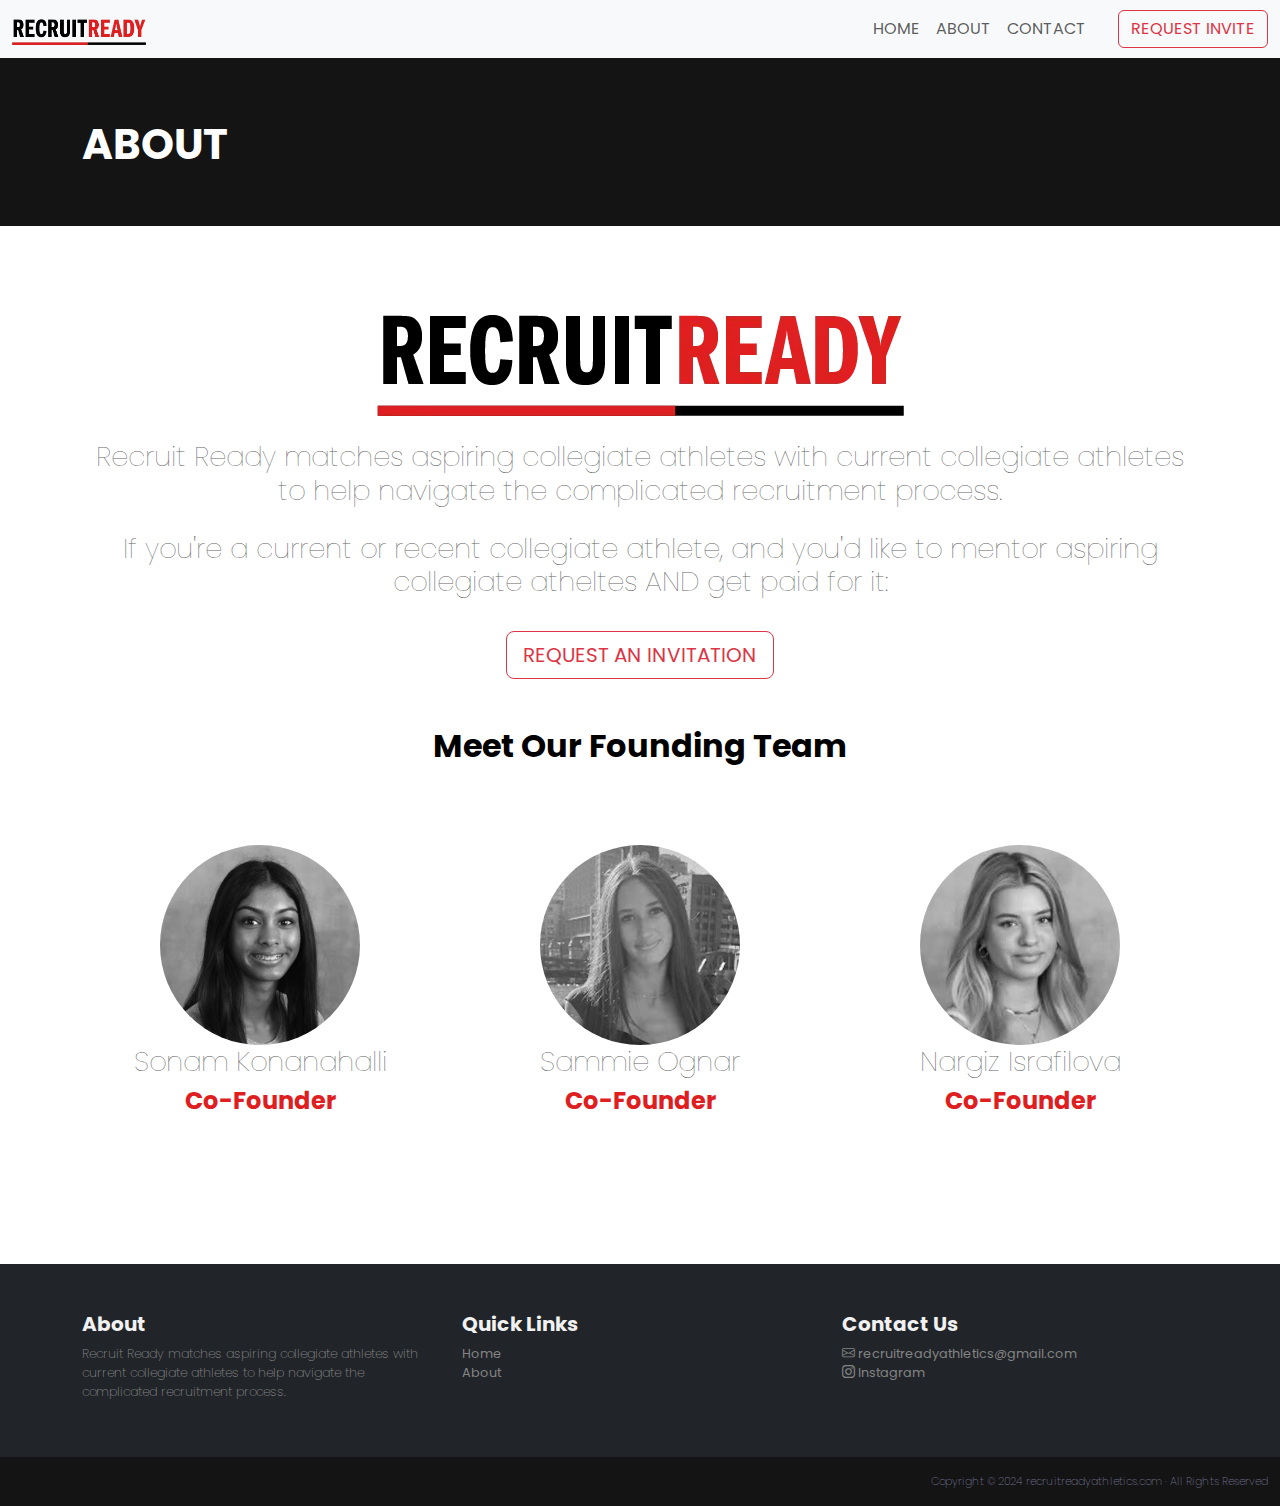
==== about.html @ 7fe96f8f "base" ====
<!DOCTYPE html>
<!--[if lt IE 7]>      <html class="no-js lt-ie9 lt-ie8 lt-ie7"> <![endif]-->
<!--[if IE 7]>         <html class="no-js lt-ie9 lt-ie8"> <![endif]-->
<!--[if IE 8]>         <html class="no-js lt-ie9"> <![endif]-->
<!--[if gt IE 8]>      <html class="no-js"> <!--<![endif]-->
<html>
<head>
    <meta charset="utf-8">
    <meta http-equiv="X-UA-Compatible" content="IE=edge">
    <title>Recruit Ready Athletics</title>
    <meta name="viewport" content="width=device-width, initial-scale=1">
    <!-- SEO Meta Tags -->
    <meta name="author" content="Recruit Ready Athletics" />
    <meta name="keywords" content="" />
    <!-- Meta Description -->
    <meta name="description" content="Welcome to Recruit Ready Athletics. Real college athletes. Realtime communication. Real advice." />

    <!-- Open Graph Data -->
        <meta property="og:title" content="Recruit Ready Athletics" />
    <meta property="og:description" content="Real college athletes. Realtime communication. Real advice." />
    <meta property="og:url" content="https://recruitreadyatheltics.com" />
    <meta property="og:image" content="https://recruitreadyathletics.com/img/og/og_homepage.jpg" />
    <meta property="og:type" content="website" />
    <meta property="og:site_name" content="Recruit Ready Athletics" />
    <!-- Twitter Card Data -->
    <meta name="twitter:card" content="summary_large_image">
    <meta name="twitter:title" content="Recruit Ready Athletics">
    <meta name="twitter:description" content="Real college athletes. Realtime communication. Real advice.">
    <meta name="twitter:image" content="https://recruitreadyathletics.com/img/og/og_homepage.jpg">

    <base href="/">
    <!-- Bootstrap 5 CSS -->
    <link href="https://cdn.jsdelivr.net/npm/bootstrap@5.3.0/dist/css/bootstrap.min.css" rel="stylesheet">
    <link rel="stylesheet" href="style.css">
    <!-- Bootstrap Icons -->
    <link rel="stylesheet" href="https://cdn.jsdelivr.net/npm/bootstrap-icons@1.11.3/font/bootstrap-icons.min.css">
    <!-- Fonts -->
    <link rel="preconnect" href="https://fonts.googleapis.com">
    <link rel="preconnect" href="https://fonts.gstatic.com" crossorigin>
    <link href="https://fonts.googleapis.com/css2?family=Poppins:ital,wght@0,100;0,200;0,300;0,400;0,500;0,600;0,700;0,800;0,900;1,100;1,200;1,300;1,400;1,500;1,600;1,700;1,800;1,900&display=swap" rel="stylesheet">
</head>
<body>


  <nav class="navbar navbar-expand-lg navbar-light bg-light fixed-top">
    <div class="container-fluid">
      <!-- Logo Image in the top left -->
      <a class="navbar-brand" href="index.html">
        <img src="img/recruit_ready_athletics.webp" alt="Recruit Ready Athletics" height="30" class="d-inline-block align">
      </a>
      <!-- Navbar toggler for responsive view -->
      <button class="navbar-toggler" type="button" data-bs-toggle="collapse" data-bs-target="#navbarNav" aria-controls="navbarNav" aria-expanded="false" aria-label="Toggle navigation">
        <span class="navbar-toggler-icon"></span>
      </button>
      <!-- Navbar links -->
      <div class="collapse navbar-collapse" id="navbarNav">
        <ul class="navbar-nav ms-auto">
          <li class="nav-item">
            <a class="nav-link" aria-current="page" href="index.html">Home</a>
          </li>
          <li class="nav-item">
            <a class="nav-link" href="about.html">About</a>
          </li>
          <li class="nav-item me-4">
            <a class="nav-link" href="contact.html">Contact</a>
          </li>
        </ul>
        <button class="btn btn-outline-danger" type="button" data-bs-toggle="modal" data-bs-target="#exampleModal">Request Invite</button>
      </div>
    </div>
  </nav>

<!-- Modal structure -->
<div class="modal fade" id="exampleModal" tabindex="-1" aria-labelledby="exampleModalLabel" aria-hidden="true">
    <div class="modal-dialog">
        <div class="modal-content">
            <div class="modal-header">
                <h3 class="modal-title" id="exampleModalLabel">Would you like to mentor asipiring collegiate athletes?</h3>
                <button type="button" class="btn-close" data-bs-dismiss="modal" aria-label="Close"></button>
            </div>
            <div class="modal-body">
            <iframe src="https://docs.google.com/forms/d/e/1FAIpQLSdcgXqwBJC5OU2nCCHwn7Iq6jQBBc36hbUsgBtaIR-oBv4C6A/viewform?embedded=true" width="100%" height="870" frameborder="0" marginheight="0" marginwidth="0">Loading…</iframe>
            </div>
        </div>
    </div>
</div><div class="page_header">
  <div class="container py-4">
    <div class="row py-4">
      <!-- First Row -->
      <div class="col">
        <h1 class="text-uppercase">About</h1>
      </div>
    </div>
  </div>
</div>

<div class="container py-4 mt-4 about">
    <div class="row py-4 text-center">
        <div class="col">
            <img src="img/recruit_ready_athletics.webp" class="img-fluid mb-4" alt="Recruit Ready">
            <h3>Recruit Ready matches aspiring collegiate athletes with current collegiate athletes to help navigate the complicated recruitment process.<h3>
            <h3 class="mt-4">If you're a current or recent collegiate athlete, and you'd like to mentor aspiring collegiate atheltes AND get paid for it:</h3>
            <button class="btn btn-lg btn-outline-danger my-4" type="button" data-bs-toggle="modal" data-bs-target="#exampleModal">REQUEST AN INVITATION</button>
            <h2 class="mt-4">Meet Our Founding Team</h2>
        </div>
    </div>
    <div class="row py-4 text-center">
        <div class="col-md-4 mb-4 p-4">
            <img src="img/sonam.jpg" alt="Sonam Konanahalli"  class="img-fluid rounded-circle founder">
            <h3>Sonam Konanahalli</h3>
            <h4>Co-Founder</h3>
        </div>
        <div class="col-md-4 mb-4 p-4">
            <img src="img/sammie.jpg" alt="Sammie Ognar"  class="img-fluid rounded-circle founder">
            <h3>Sammie Ognar</h3>
            <h4>Co-Founder</h3>
        </div>
        <div class="col-md-4 mb-4 p-4">
            <img src="img/nargiz.jpg" alt="Nargiz Israfilova" class="img-fluid rounded-circle founder">
            <h3>Nargiz Israfilova</h3>
            <h4>Co-Founder</h3>
        </div>
    </div>
</div>


 <!-- Footer -->
 <footer class="bg-dark text-light pt-4">
    <div class="container py-4">
      <div class="row">
        <!-- Column 1 -->
        <div class="col-md-4 mb-3">
          <h5>About</h5>
          <p class="text-light">Recruit Ready matches aspiring collegiate athletes with current collegiate athletes to help navigate the complicated recruitment process.</p>
        </div>
        <!-- Column 2 -->
        <div class="col-md-4 mb-3">
          <h5>Quick Links</h5>
          <ul class="list-unstyled">
            <li><a href="index.html" class="text-light">Home</a></li>
            <li><a href="about.html" class="text-light">About</a></li>
          </ul>
        </div>
        <!-- Column 3 -->
        <div class="col-md-4 mb-3">
          <h5>Contact Us</h5>
          <ul class="list-unstyled">
            <li><a href="mailto:recruitready@gmail.com" class="text-light" target="_blank"><i class="bi bi-envelope"></i> recruitreadyathletics@gmail.com</a></li>
            <li><a href="https://www.instagram.com/recruit_ready" class="text-light" target="_blank"><i class="bi bi-instagram"></i> Instagram</a></li>
          </ul>
        </div>
        
      </div>
    </div>
    <div class="container-fluid bottom_footer pt-3">
        <div class="row text-end">
            <p>Copyright © 2024 recruitreadyathletics.com · All Rights Reserved</p>
        </div>
    </div>
  </footer>
 
 
        <!-- Bootstrap 5 JS -->
        <script src="https://cdn.jsdelivr.net/npm/bootstrap@5.3.0/dist/js/bootstrap.bundle.min.js"></script>
        <script src="scripts.js"></script>
    </body>
</html>
---- style.css ----
/*
=================================================
GLOBAL
=================================================
*/
body {
  font-family: "Poppins", sans-serif;
}
h1,h2,h4,h5,h6 {
  color: #de1e1f;
  font-weight: 700;
}
h1 {
  font-size: 42px;
}
h3 {
  color: #666666;
  font-weight: 100;
}
a {
  color: #de1e1f;
  text-decoration: none;
}
p {
  color: #6c6c89;
  font-weight: 200;
}
.navbar {
  text-transform: uppercase;
}
#navbarNav button{
  text-transform: uppercase;
}
.text-shadow {
  text-shadow: 1px 1px 5px rgba(0, 0, 0, 0.25);
}
.img-shadow,
.btn-shadow {
  filter: drop-shadow(1px 1px 5px rgba(0, 0, 0, 0.25));
}

/*
=================================================
FOOTER
=================================================
*/
.bottom_footer {
  background: #141414;
  color: #838383;
  font-size: 11px;
}
footer {
  margin-top: 44px;
  font-size: 0.8rem;
}
footer .text-light {
  color: #838383 !important;
}
footer a {
  text-decoration: none !important;
}

/*
=================================================
HOME PAGE
=================================================
*/
.search {
  max-width: 650px;
  margin: 75px auto 50px auto;
}
.search input {
  font-size: 32px;
  border-radius: 0;
  margin-right: 0;
  font-weight: 100;
}
.search button {
  margin: 0;
  border-radius: 0;
}
.home .content-item {
  border: 1px solid #cccccc;
  margin-bottom: 32px;
}
.image-container {
  width: 100%; /* Fixed width */
  height: 200px; /* Fixed height */
  overflow: hidden; /* Ensures content outside the box is not visible */
}
.image-container img {
  width: 100%;
  height: 100%;
  object-fit: cover; /* This crops the image while maintaining aspect ratio */
}
.details-container {
  padding: 10px;
  height: 100px;
  color: #666666;
}
.details-container a {
  color: #666666;
}
.details-container h2 {
  font-size: 20px;
}
.details-container h3 {
  font-size: 18px;
  display: inline-block;
}
.details-container {
  display: -webkit-box;
  -webkit-line-clamp: 3; /* Limit to 3 lines */
  -webkit-box-orient: vertical;
  overflow: hidden;
  text-overflow: ellipsis; /* Show ellipsis for truncated text */
}

/*
=================================================
INTERNAL PAGES
=================================================
*/
.page_header {
  background-color:#141414;
  padding-top:72px;
}
.page_header h1{
  color:#FFFFFF;
}
.about h2{
  color:#000000;
}

/*
=================================================
PROFILE PAGE
=================================================
*/
.profile_page {
  padding: 100px 0;
}
.profile_page i {
  font-size: 32px;
  margin-right:15px;
}
.profile_page .btn {
  margin-bottom: 22px;
}
.profile_img_container {
  width: 100%; /* Fixed width */
  height: 640px; /* Fixed height */
  overflow: hidden; /* Ensures content outside the box is not visible */
  border-radius: 5px;
  width: 90%;
  margin: 0 auto;
}
.profile_img_container img {
  width: 100%;
  height: 100%;
  object-fit: cover; /* This crops the image while maintaining aspect ratio */
}
.founder{
  max-width:200px;
}
#detail-container h3{
  display:inline-block;
}

/*
=================================================
FOOTER
=================================================
*/
footer h5{
  color:#f1f1f1;
}

/*
=================================================
MODAL
=================================================
*/
.modal-title{
  font-size:16px ;
  font-weight:300;
}


@media (max-width: 768px) {
  /* Your custom styles for small screens here */
  .profile_img_container {
    width:100%;
  }
}
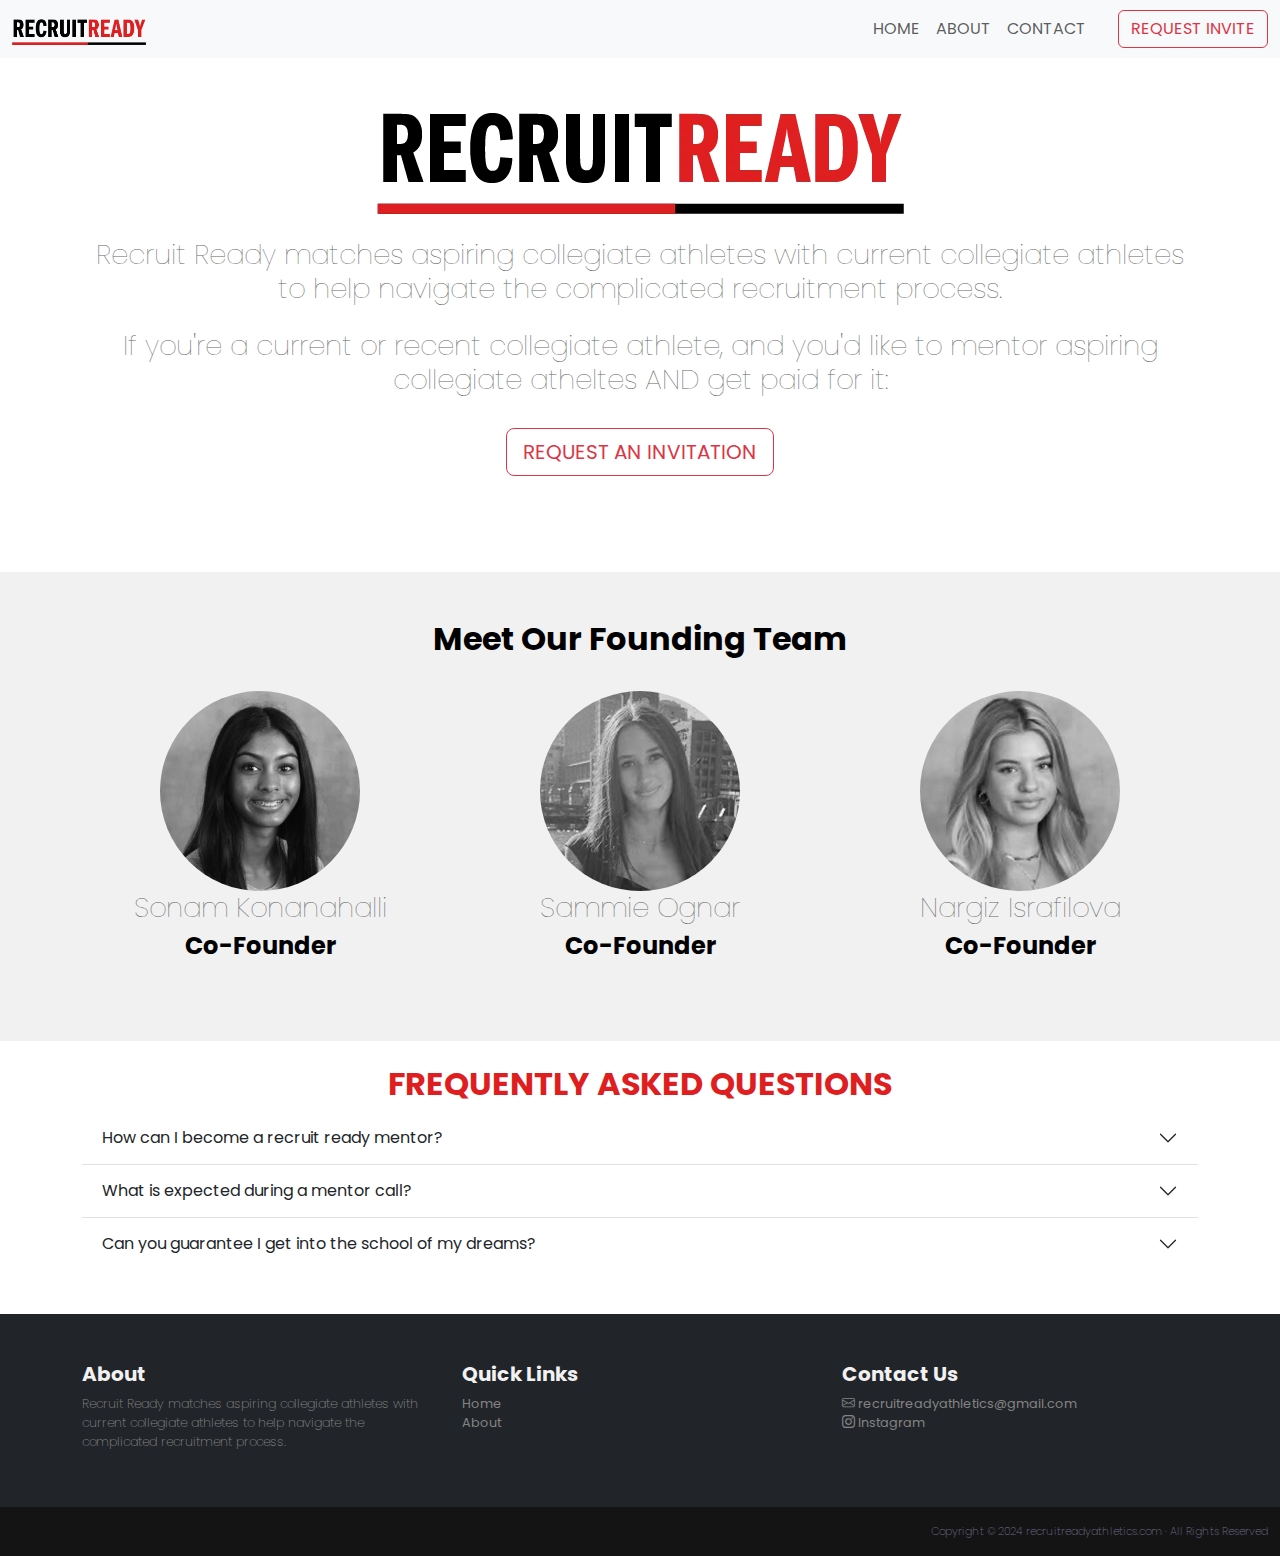
==== commit 7a7bede7: "update" ====
--- a/about.html
+++ b/about.html
@@ -19,14 +19,14 @@
         <meta property="og:title" content="Recruit Ready Athletics" />
     <meta property="og:description" content="Real college athletes. Realtime communication. Real advice." />
     <meta property="og:url" content="https://recruitreadyatheltics.com" />
-    <meta property="og:image" content="https://recruitreadyathletics.com/img/og/og_homepage.jpg" />
+    <meta property="og:image" content="https://recruitreadyathletics.com/img/og/og_home.jpg" />
     <meta property="og:type" content="website" />
     <meta property="og:site_name" content="Recruit Ready Athletics" />
     <!-- Twitter Card Data -->
     <meta name="twitter:card" content="summary_large_image">
     <meta name="twitter:title" content="Recruit Ready Athletics">
     <meta name="twitter:description" content="Real college athletes. Realtime communication. Real advice.">
-    <meta name="twitter:image" content="https://recruitreadyathletics.com/img/og/og_homepage.jpg">
+    <meta name="twitter:image" content="https://recruitreadyathletics.com/img/og/og_home.jpg">
 
     <base href="/">
     <!-- Bootstrap 5 CSS -->
@@ -83,42 +83,74 @@
             </div>
         </div>
     </div>
-</div><div class="page_header">
-  <div class="container py-4">
-    <div class="row py-4">
-      <!-- First Row -->
-      <div class="col">
-        <h1 class="text-uppercase">About</h1>
-      </div>
-    </div>
-  </div>
 </div>
 
 <div class="container py-4 mt-4 about">
-    <div class="row py-4 text-center">
+    <div class="row py-4 mt-4 text-center">
         <div class="col">
             <img src="img/recruit_ready_athletics.webp" class="img-fluid mb-4" alt="Recruit Ready">
             <h3>Recruit Ready matches aspiring collegiate athletes with current collegiate athletes to help navigate the complicated recruitment process.<h3>
             <h3 class="mt-4">If you're a current or recent collegiate athlete, and you'd like to mentor aspiring collegiate atheltes AND get paid for it:</h3>
             <button class="btn btn-lg btn-outline-danger my-4" type="button" data-bs-toggle="modal" data-bs-target="#exampleModal">REQUEST AN INVITATION</button>
-            <h2 class="mt-4">Meet Our Founding Team</h2>
         </div>
     </div>
-    <div class="row py-4 text-center">
-        <div class="col-md-4 mb-4 p-4">
-            <img src="img/sonam.jpg" alt="Sonam Konanahalli"  class="img-fluid rounded-circle founder">
-            <h3>Sonam Konanahalli</h3>
-            <h4>Co-Founder</h3>
+</div>
+<div class="founder my-4">
+    <div class="container">
+        <div class="row py-4 text-center">
+        <h2 class="mt-4">Meet Our Founding Team</h2>
+            <div class="col-md-4 mb-4 p-4">
+                <img src="img/sonam.jpg" alt="Sonam Konanahalli"  class="img-fluid rounded-circle founder">
+                <h3>Sonam Konanahalli</h3>
+                <h4>Co-Founder</h3>
+            </div>
+            <div class="col-md-4 mb-4 p-4">
+                <img src="img/sammie.jpg" alt="Sammie Ognar"  class="img-fluid rounded-circle founder">
+                <h3>Sammie Ognar</h3>
+                <h4>Co-Founder</h3>
+            </div>
+            <div class="col-md-4 mb-4 p-4">
+                <img src="img/nargiz.jpg" alt="Nargiz Israfilova" class="img-fluid rounded-circle founder">
+                <h3>Nargiz Israfilova</h3>
+                <h4>Co-Founder</h3>
+            </div>
         </div>
-        <div class="col-md-4 mb-4 p-4">
-            <img src="img/sammie.jpg" alt="Sammie Ognar"  class="img-fluid rounded-circle founder">
-            <h3>Sammie Ognar</h3>
-            <h4>Co-Founder</h3>
-        </div>
-        <div class="col-md-4 mb-4 p-4">
-            <img src="img/nargiz.jpg" alt="Nargiz Israfilova" class="img-fluid rounded-circle founder">
-            <h3>Nargiz Israfilova</h3>
-            <h4>Co-Founder</h3>
+    </div>
+</div>
+<div class="container">
+    <div class="row">
+        <h2 class="text-center">FREQUENTLY ASKED QUESTIONS</h3>
+        <div class="accordion accordion-flush" id="accordionFlushExample">
+            <div class="accordion-item">
+                <h2 class="accordion-header">
+                <button class="accordion-button collapsed" type="button" data-bs-toggle="collapse" data-bs-target="#flush-collapseOne" aria-expanded="false" aria-controls="flush-collapseOne">
+                    How can I become a recruit ready mentor?
+                </button>
+                </h2>
+                <div id="flush-collapseOne" class="accordion-collapse collapse" data-bs-parent="#accordionFlushExample">
+                <div class="accordion-body">Placeholder content for this accordion, which is intended to demonstrate the <code>.accordion-flush</code> class. This is the first item's accordion body.</div>
+                </div>
+            </div>
+            <div class="accordion-item">
+                <h2 class="accordion-header">
+                <button class="accordion-button collapsed" type="button" data-bs-toggle="collapse" data-bs-target="#flush-collapseTwo" aria-expanded="false" aria-controls="flush-collapseTwo">
+                    What is expected during a mentor call?
+                </button>
+                </h2>
+                <div id="flush-collapseTwo" class="accordion-collapse collapse" data-bs-parent="#accordionFlushExample">
+                <div class="accordion-body">Placeholder content for this accordion, which is intended to demonstrate the <code>.accordion-flush</code> class. This is the second item's accordion body. Let's imagine this being filled with some actual content.</div>
+                </div>
+            </div>
+            <div class="accordion-item">
+                <h2 class="accordion-header">
+                <button class="accordion-button collapsed" type="button" data-bs-toggle="collapse" data-bs-target="#flush-collapseThree" aria-expanded="false" aria-controls="flush-collapseThree">
+                    Can you guarantee I get into the school of my dreams?
+                </button>
+                </h2>
+                <div id="flush-collapseThree" class="accordion-collapse collapse" data-bs-parent="#accordionFlushExample">
+                <div class="accordion-body">Placeholder content for this accordion, which is intended to demonstrate the <code>.accordion-flush</code> class. This is the third item's accordion body. Nothing more exciting happening here in terms of content, but just filling up the space to make it look, at least at first glance, a bit more representative of how this would look in a real-world application.</div>
+                </div>
+            </div>
         </div>
     </div>
 </div>
--- a/style.css
+++ b/style.css
@@ -161,10 +161,17 @@
   object-fit: cover; /* This crops the image while maintaining aspect ratio */
 }
 .founder{
+  background:#f1f1f1;
+}
+.founder img{ 
   max-width:200px;
 }
 #detail-container h3{
   display:inline-block;
+}
+.founder h2,
+.founder h4{
+  color:#000;
 }
 
 /*
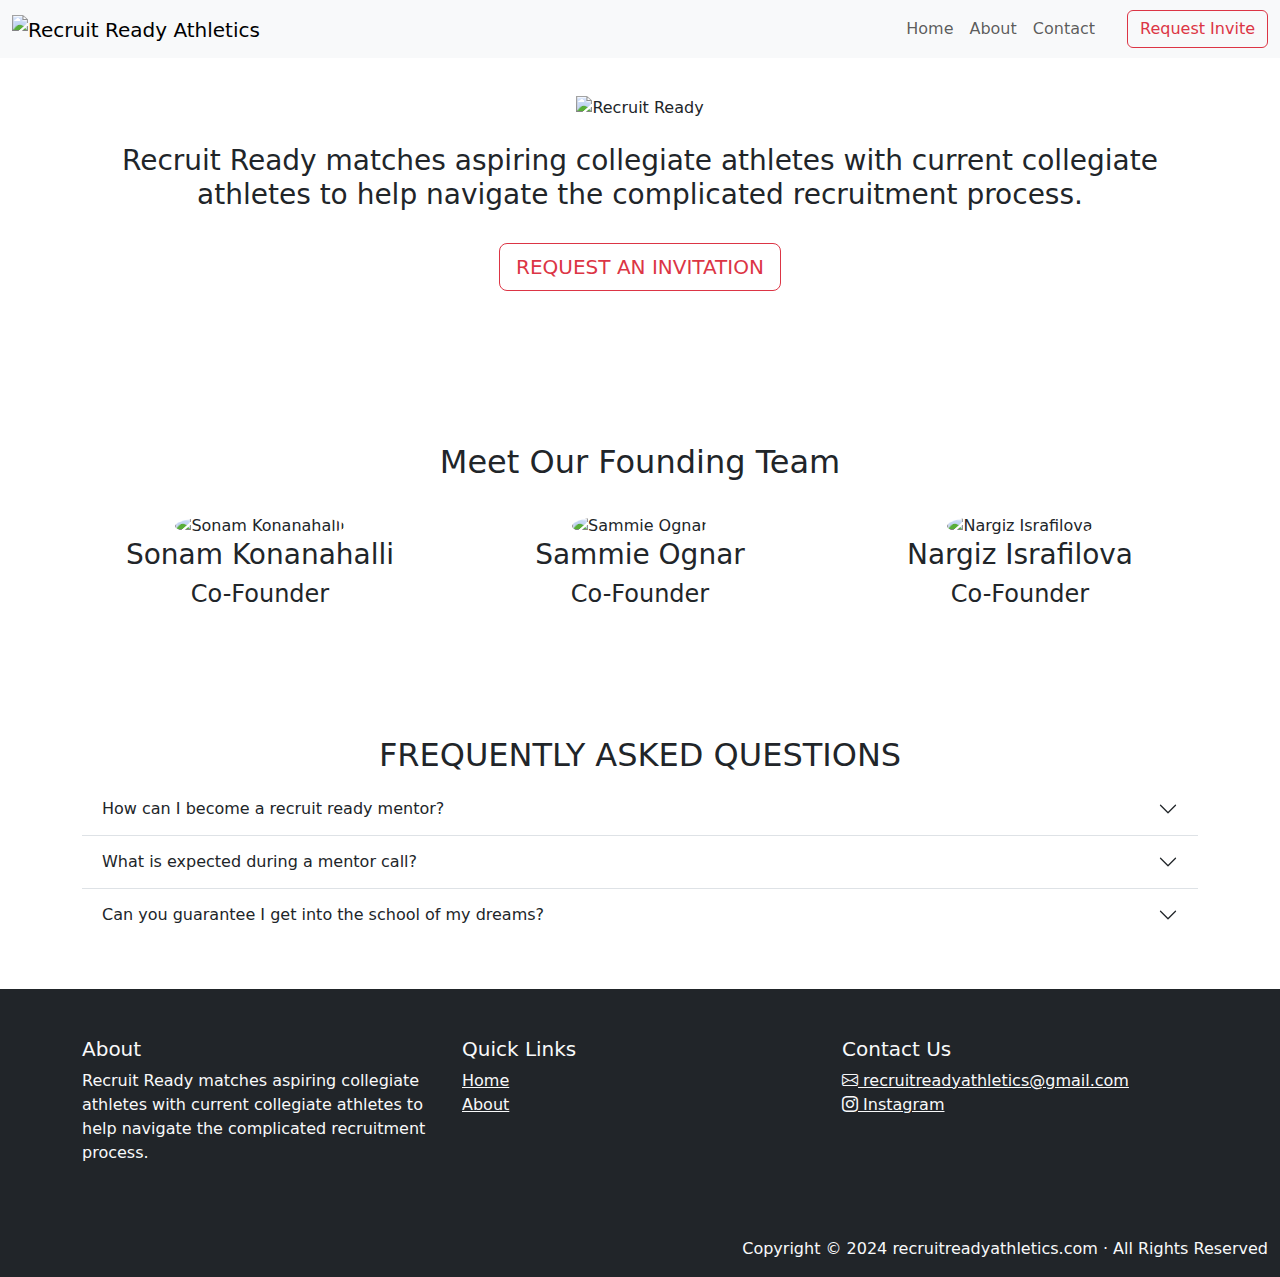
==== commit 6f38dc76: "update" ====
--- a/about.html
+++ b/about.html
@@ -28,7 +28,7 @@
     <meta name="twitter:description" content="Real college athletes. Realtime communication. Real advice.">
     <meta name="twitter:image" content="https://recruitreadyathletics.com/img/og/og_home.jpg">
 
-    <base href="/">
+    <base href="/recruitready/">
     <!-- Bootstrap 5 CSS -->
     <link href="https://cdn.jsdelivr.net/npm/bootstrap@5.3.0/dist/css/bootstrap.min.css" rel="stylesheet">
     <link rel="stylesheet" href="style.css">
@@ -90,7 +90,8 @@
         <div class="col">
             <img src="img/recruit_ready_athletics.webp" class="img-fluid mb-4" alt="Recruit Ready">
             <h3>Recruit Ready matches aspiring collegiate athletes with current collegiate athletes to help navigate the complicated recruitment process.<h3>
-            <h3 class="mt-4">If you're a current or recent collegiate athlete, and you'd like to mentor aspiring collegiate atheltes AND get paid for it:</h3>
+            <!--
+            <h3 class="mt-4">If you're a current or recent collegiate athlete, and you'd like to mentor aspiring collegiate atheltes AND get paid for it:</h3>-->
             <button class="btn btn-lg btn-outline-danger my-4" type="button" data-bs-toggle="modal" data-bs-target="#exampleModal">REQUEST AN INVITATION</button>
         </div>
     </div>
@@ -118,7 +119,7 @@
     </div>
 </div>
 <div class="container">
-    <div class="row">
+    <div class="row py-4 my-4">
         <h2 class="text-center">FREQUENTLY ASKED QUESTIONS</h3>
         <div class="accordion accordion-flush" id="accordionFlushExample">
             <div class="accordion-item">
--- a/style.css
+++ b/style.css
@@ -37,6 +37,9 @@
 .img-shadow,
 .btn-shadow {
   filter: drop-shadow(1px 1px 5px rgba(0, 0, 0, 0.25));
+}
+.danger{
+
 }
 
 /*
@@ -130,6 +133,22 @@
 }
 .about h2{
   color:#000000;
+}
+.founder{
+  background:#f1f1f1;
+}
+.founder img{ 
+  max-width:200px;
+}
+#detail-container h3{
+  display:inline-block;
+}
+.founder h2,
+.founder h4{
+  color:#000;
+}
+.founder h3{
+  margin-top:22px;
 }
 
 /*
@@ -160,19 +179,7 @@
   height: 100%;
   object-fit: cover; /* This crops the image while maintaining aspect ratio */
 }
-.founder{
-  background:#f1f1f1;
-}
-.founder img{ 
-  max-width:200px;
-}
-#detail-container h3{
-  display:inline-block;
-}
-.founder h2,
-.founder h4{
-  color:#000;
-}
+
 
 /*
 =================================================
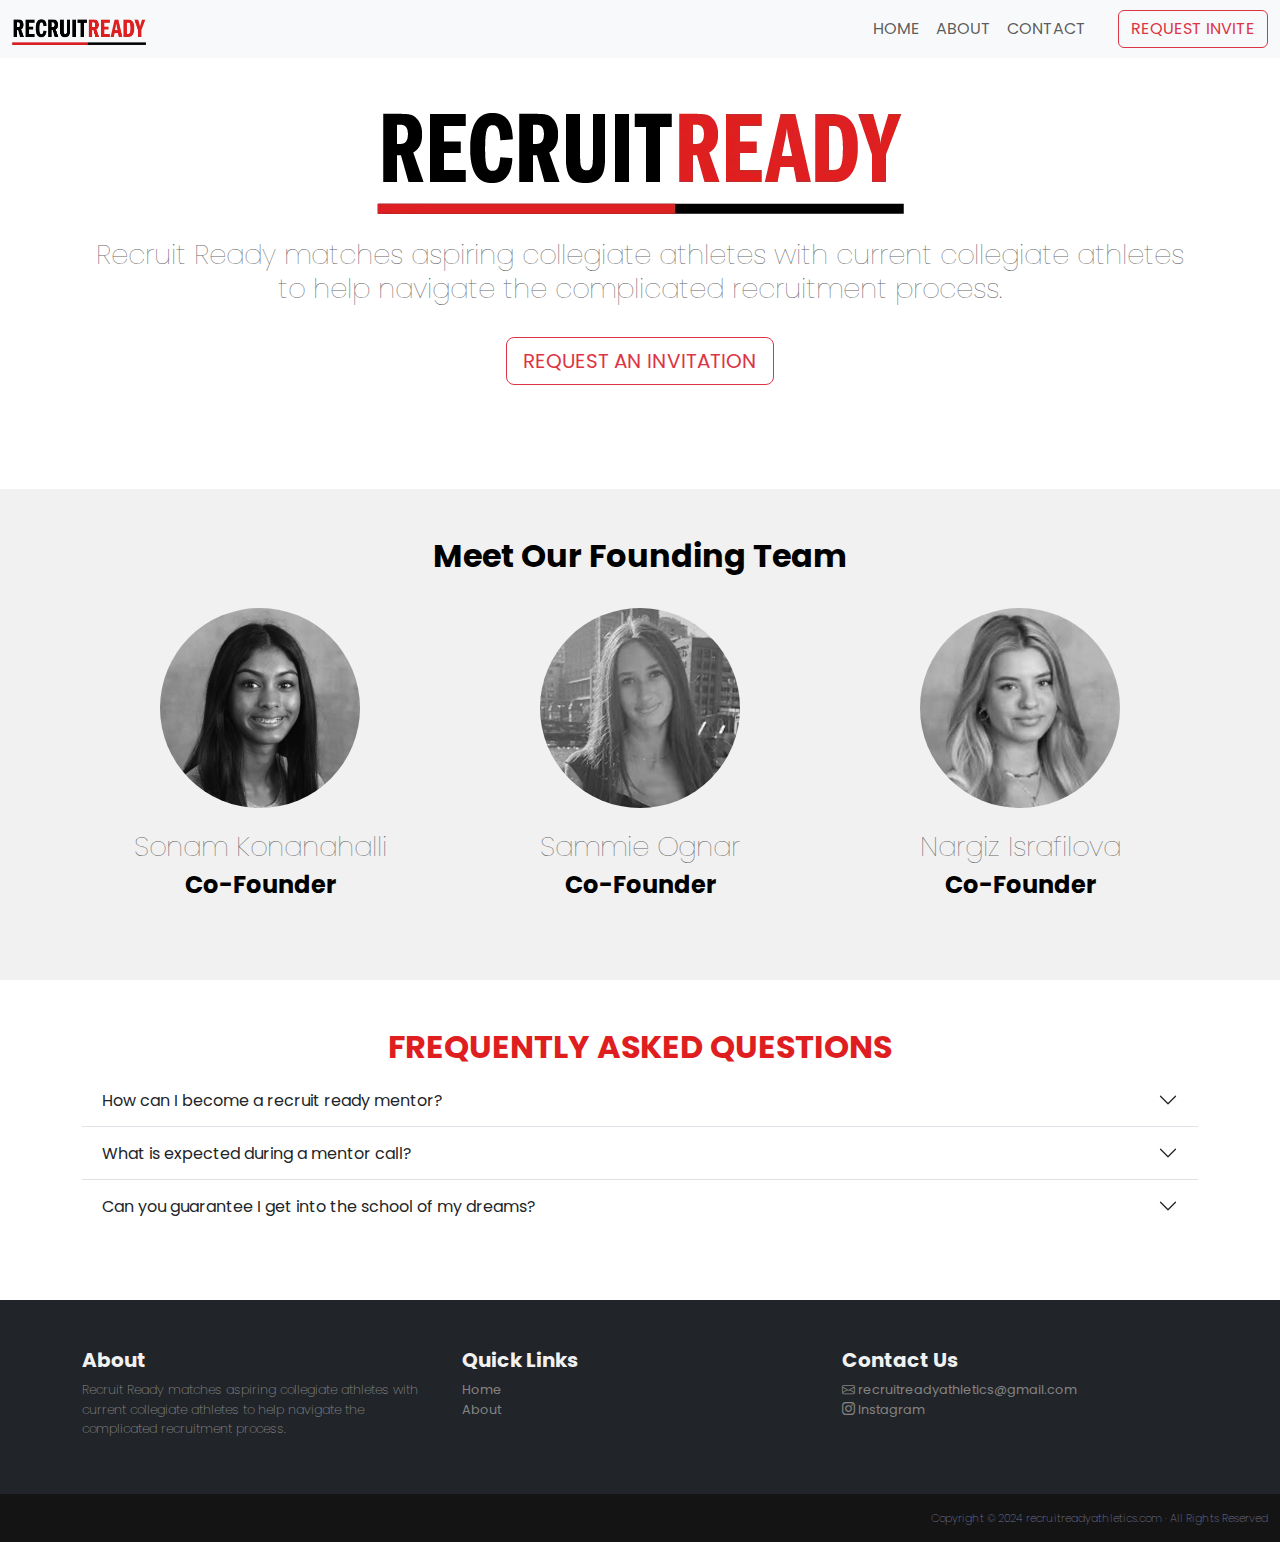
==== commit edd232d2: "base url" ====
--- a/about.html
+++ b/about.html
@@ -28,7 +28,7 @@
     <meta name="twitter:description" content="Real college athletes. Realtime communication. Real advice.">
     <meta name="twitter:image" content="https://recruitreadyathletics.com/img/og/og_home.jpg">
 
-    <base href="/recruitready/">
+    <base href="/">
     <!-- Bootstrap 5 CSS -->
     <link href="https://cdn.jsdelivr.net/npm/bootstrap@5.3.0/dist/css/bootstrap.min.css" rel="stylesheet">
     <link rel="stylesheet" href="style.css">
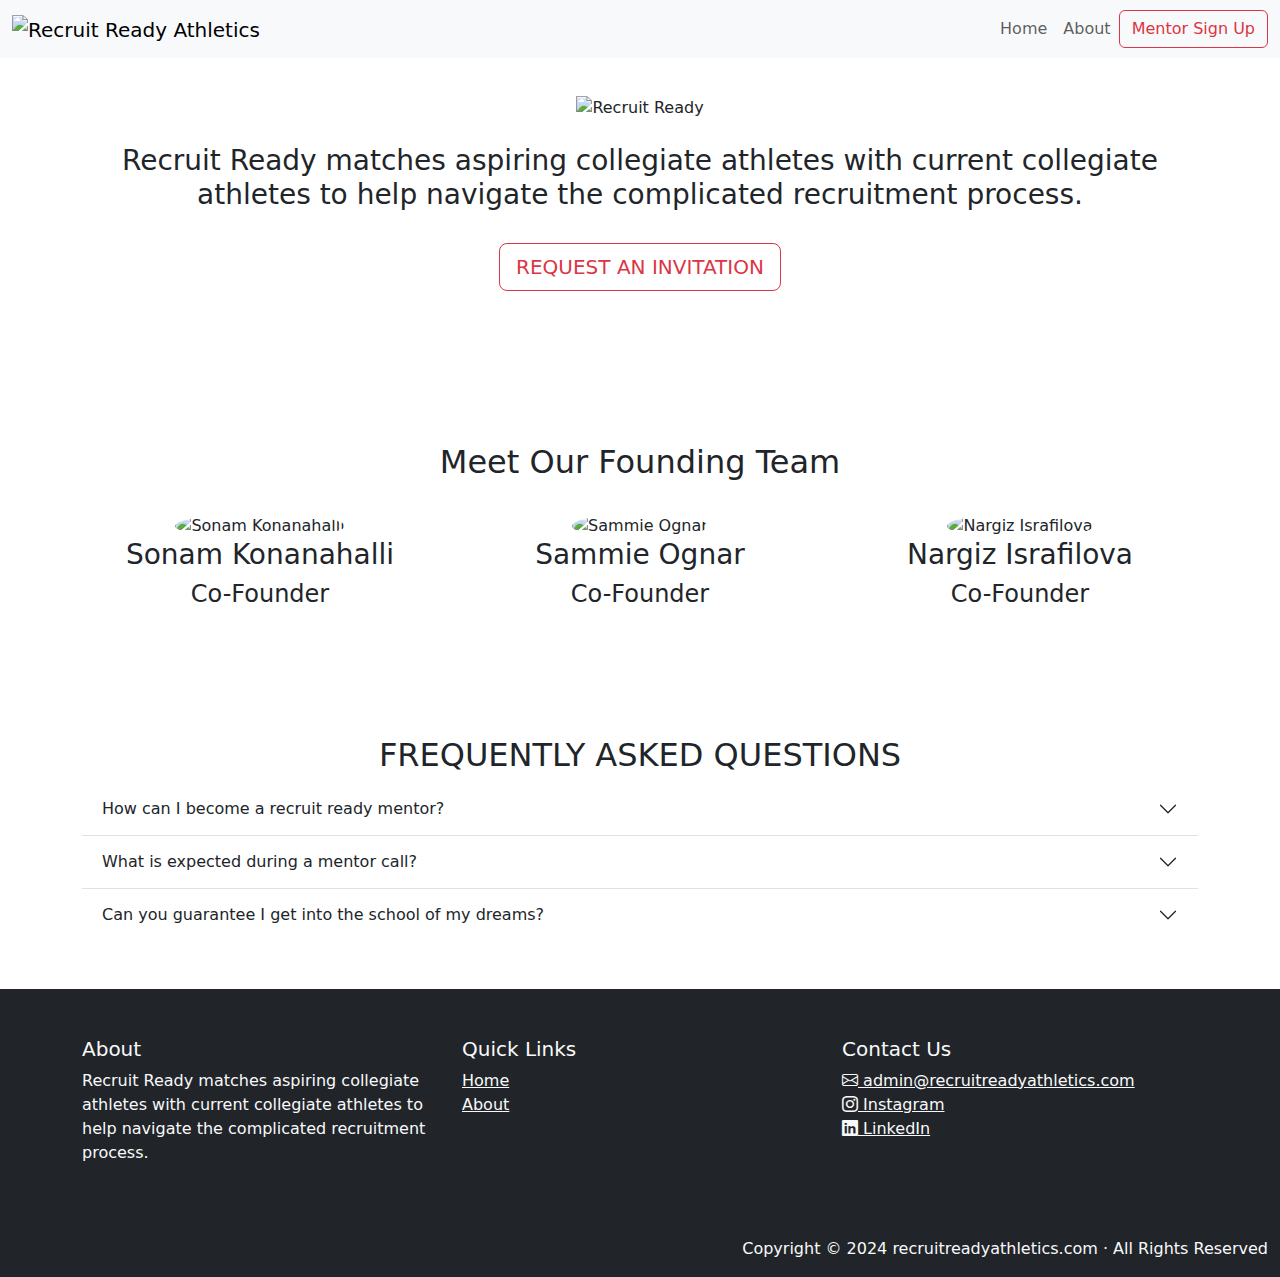
==== commit 0b013467: "update" ====
--- a/about.html
+++ b/about.html
@@ -28,7 +28,7 @@
     <meta name="twitter:description" content="Real college athletes. Realtime communication. Real advice.">
     <meta name="twitter:image" content="https://recruitreadyathletics.com/img/og/og_home.jpg">
 
-    <base href="/">
+    <base href="/recruitready/">
     <!-- Bootstrap 5 CSS -->
     <link href="https://cdn.jsdelivr.net/npm/bootstrap@5.3.0/dist/css/bootstrap.min.css" rel="stylesheet">
     <link rel="stylesheet" href="style.css">
@@ -61,11 +61,11 @@
           <li class="nav-item">
             <a class="nav-link" href="about.html">About</a>
           </li>
-          <li class="nav-item me-4">
+          <!--<li class="nav-item me-4">
             <a class="nav-link" href="contact.html">Contact</a>
-          </li>
+          </li>-->
         </ul>
-        <button class="btn btn-outline-danger" type="button" data-bs-toggle="modal" data-bs-target="#exampleModal">Request Invite</button>
+        <button class="btn btn-outline-danger" type="button" data-bs-toggle="modal" data-bs-target="#exampleModal">Mentor Sign Up</button>
       </div>
     </div>
   </nav>
@@ -178,8 +178,10 @@
         <div class="col-md-4 mb-3">
           <h5>Contact Us</h5>
           <ul class="list-unstyled">
-            <li><a href="mailto:recruitready@gmail.com" class="text-light" target="_blank"><i class="bi bi-envelope"></i> recruitreadyathletics@gmail.com</a></li>
-            <li><a href="https://www.instagram.com/recruit_ready" class="text-light" target="_blank"><i class="bi bi-instagram"></i> Instagram</a></li>
+            <li><a href="mailto:admin@recruitreadyathletics.com" class="text-light" target="_blank"><i class="bi bi-envelope"></i> admin@recruitreadyathletics.com</a></li>
+            <li><a href="https://www.instagram.com/recruitreadyathletics" class="text-light" target="_blank"><i class="bi bi-instagram"></i> Instagram</a></li>
+            <li><a href="https://www.linkedin.com/company/recruitreadyathletics/about/" class="text-light" target="_blank"><i class="bi bi-linkedin"></i> LinkedIn</a></li>
+
           </ul>
         </div>
         
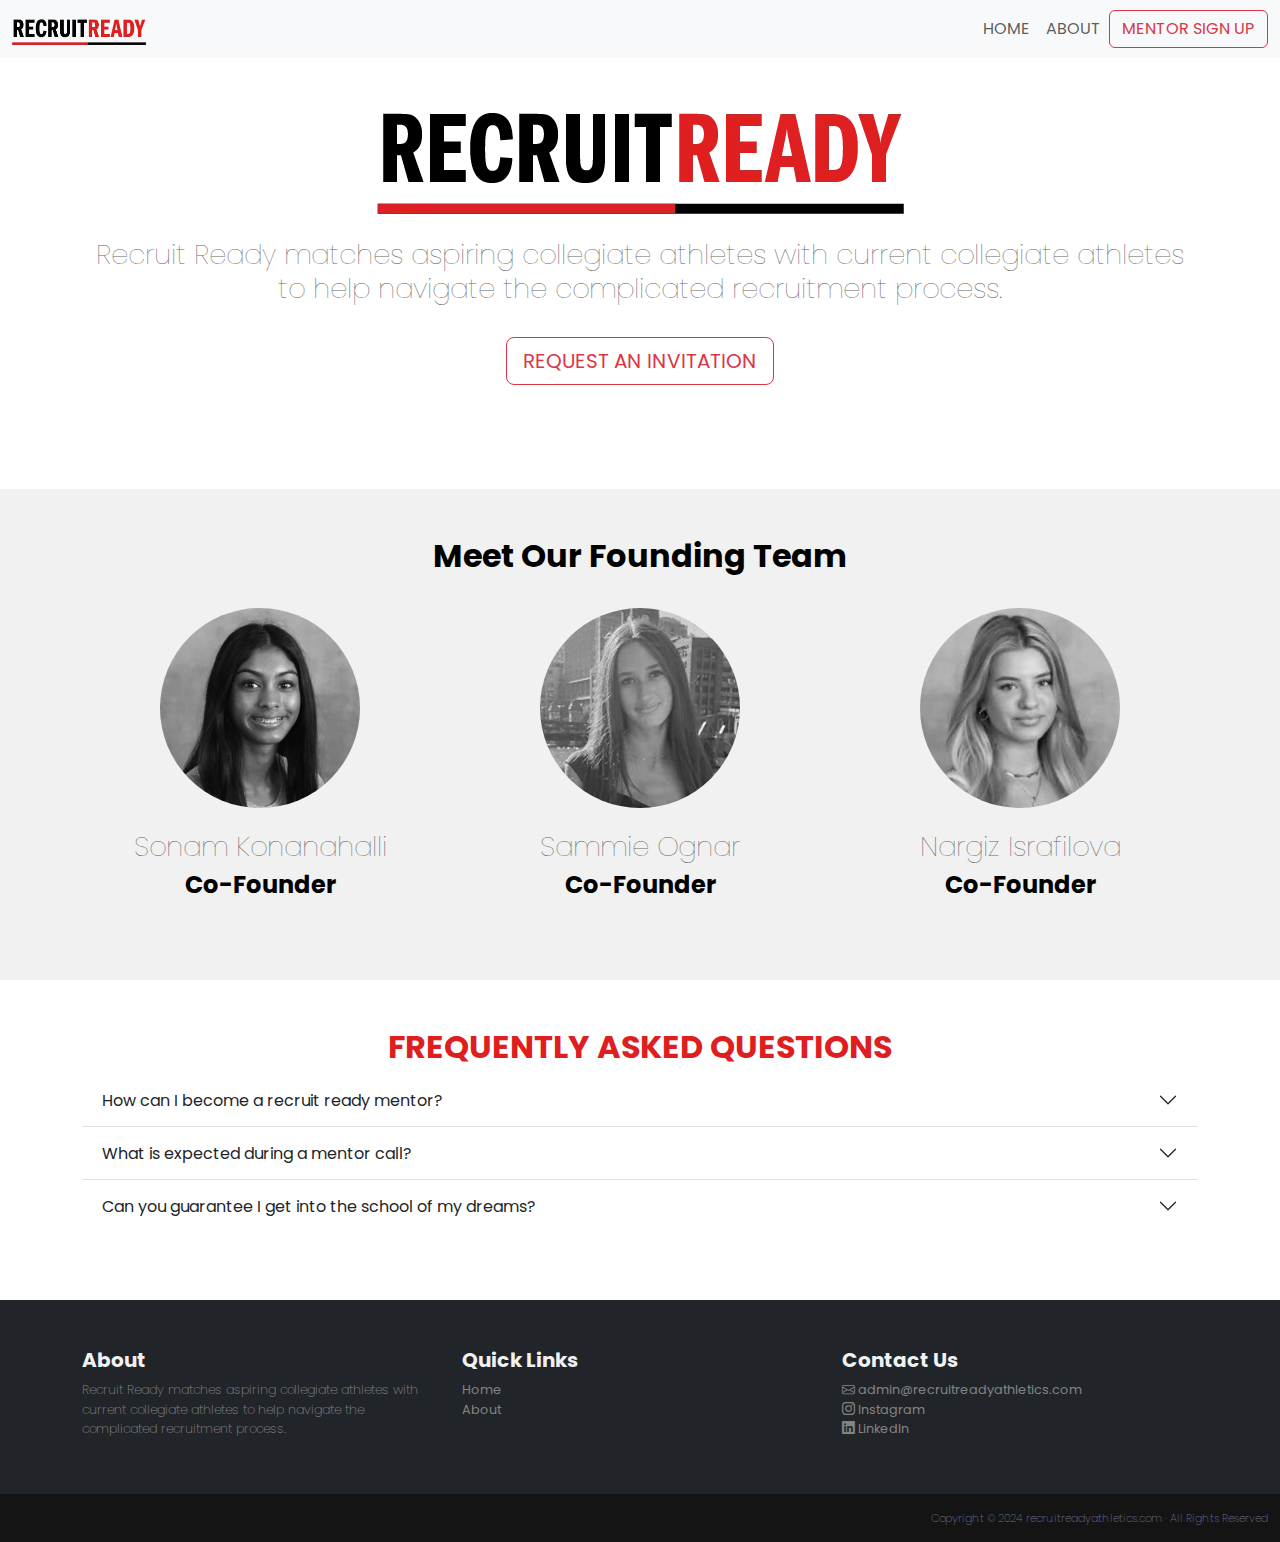
==== commit 24a136e3: "base" ====
--- a/about.html
+++ b/about.html
@@ -28,7 +28,7 @@
     <meta name="twitter:description" content="Real college athletes. Realtime communication. Real advice.">
     <meta name="twitter:image" content="https://recruitreadyathletics.com/img/og/og_home.jpg">
 
-    <base href="/recruitready/">
+    <base href="/">
     <!-- Bootstrap 5 CSS -->
     <link href="https://cdn.jsdelivr.net/npm/bootstrap@5.3.0/dist/css/bootstrap.min.css" rel="stylesheet">
     <link rel="stylesheet" href="style.css">
